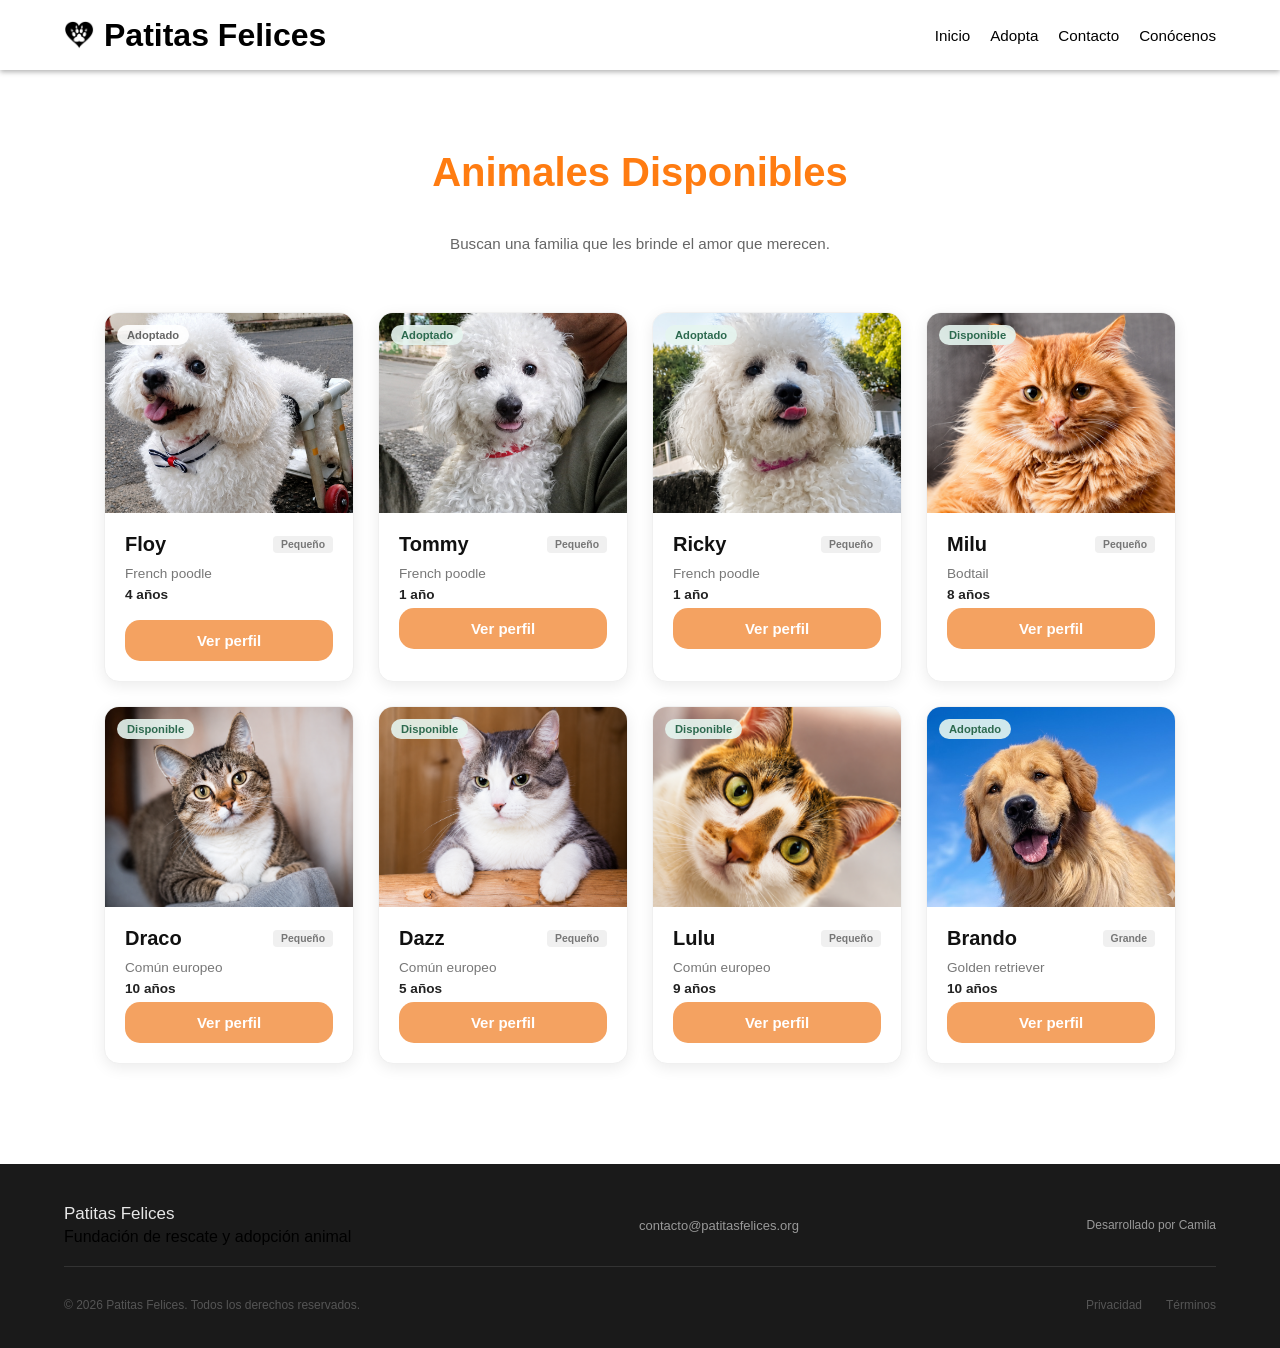
==== adoptar.html @ 2e6984a2 "." ====
<!DOCTYPE html>
<html lang="es">

<head>
    <meta charset="UTF-8">
    <meta name="viewport" content="width=device-width, initial-scale=1.0">
    <title>Document</title>
    <link rel="stylesheet" href="styles.css">
</head>

<body>
    <header class="header">
        <div class="titulo">
            <img class="logo" src="images/logo.png" alt="Logo de la fundación" />
            <h1>Patitas Felices</h1>
        </div>
        <nav class="navegador">
            <a href="/index.html">Inicio</a>
            <a href="/adoptar.html">Adopta</a>
            <a href="/contacto.html">Contacto</a>
            <a href="/conocenos.html">Conócenos</a>
        </nav>
    </header>
    <div class="fondo-header"></div>

    <section class="seccion-adopta">
    <div class="encabezado-adopta">
        <h2>Animales Disponibles</h2>
        <p>Buscan una familia que les brinde el amor que merecen.</p>
    </div>

    <div class="grid-animales">
        <div class="tarjetas-animales">
            <div class="imagen-contenedor">
                <span class="badge-estado">Adoptado</span>
                <img src="/images/perro1F.png" alt="perro con silla de rueda canina">
            </div>
            <div class="contenido-tarjeta">
                <div class="encabezado-tarjeta">
                    <h3>Floy</h3>
                    <span class="badge-tamano">Pequeño</span>
                </div>
                <p class="raza">French poodle</p>
                <p class="edad">4 años</p>
                <a href="perfil-perro"><button class="btn-perfil">Ver perfil</button></a>
            </div>
        </div>

        <div class="tarjetas-animales">
            <div class="imagen-contenedor">
                <span class="badge-estado adoptado">Adoptado</span>
                <img src="/images/perro2T.png" alt="tommy">
            </div>
            <div class="contenido-tarjeta">
                <div class="encabezado-tarjeta">
                    <h3>Tommy</h3>
                    <span class="badge-tamano">Pequeño</span>
                </div>
                <p class="raza">French poodle</p>
                <p class="edad">1 año</p>
               <button class="btn-perfil">Ver perfil</button>
            </div>
        </div>


         <div class="tarjetas-animales">
            <div class="imagen-contenedor">
                <span class="badge-estado adoptado">Adoptado</span>
                <img src="/images/perro3R.png" alt="Ricky">
            </div>
            <div class="contenido-tarjeta">
                <div class="encabezado-tarjeta">
                    <h3>Ricky</h3>
                    <span class="badge-tamano">Pequeño</span>
                </div>
                <p class="raza">French poodle</p>
                <p class="edad">1 año</p>
               <button class="btn-perfil">Ver perfil</button>
            </div>
        </div>

         <div class="tarjetas-animales">
            <div class="imagen-contenedor">
                <span class="badge-estado adoptado">Disponible</span>
                <img src="/images/gatooo1.png" alt="gato">
            </div>
            <div class="contenido-tarjeta">
                <div class="encabezado-tarjeta">
                    <h3>Milu</h3>
                    <span class="badge-tamano">Pequeño</span>
                </div>
                <p class="raza">Bodtail</p>
                <p class="edad">8 años</p>
               <button class="btn-perfil">Ver perfil</button>
            </div>
        </div>


         <div class="tarjetas-animales">
            <div class="imagen-contenedor">
                <span class="badge-estado adoptado">Disponible</span>
                <img src="/images/gatoo2.png" alt="gato">
            </div>
            <div class="contenido-tarjeta">
                <div class="encabezado-tarjeta">
                    <h3>Draco</h3>
                    <span class="badge-tamano">Pequeño</span>
                </div>
                <p class="raza">Común europeo</p>
                <p class="edad">10 años</p>
               <button class="btn-perfil">Ver perfil</button>
            </div>
        </div>

         <div class="tarjetas-animales">
            <div class="imagen-contenedor">
                <span class="badge-estado adoptado">Disponible</span>
                <img src="/images/gatoo3.png" alt="gato">
            </div>
            <div class="contenido-tarjeta">
                <div class="encabezado-tarjeta">
                    <h3>Dazz</h3>
                    <span class="badge-tamano">Pequeño</span>
                </div>
                <p class="raza">Común europeo</p>
                <p class="edad">5 años</p>
               <button class="btn-perfil">Ver perfil</button>
            </div>
        </div>
       

        
         <div class="tarjetas-animales">
            <div class="imagen-contenedor">
                <span class="badge-estado adoptado">Disponible</span>
                <img src="/images/gatoo4.png" alt="gato">
            </div>
            <div class="contenido-tarjeta">
                <div class="encabezado-tarjeta">
                    <h3>Lulu</h3>
                    <span class="badge-tamano">Pequeño</span>
                </div>
                <p class="raza">Común europeo</p>
                <p class="edad">9 años</p>
               <button class="btn-perfil">Ver perfil</button>
            </div>
        </div>

         
         <div class="tarjetas-animales">
            <div class="imagen-contenedor">
                <span class="badge-estado adoptado">Adoptado</span>
                <img src="/images/perroo5.jpeg" alt="perro">
            </div>
            <div class="contenido-tarjeta">
                <div class="encabezado-tarjeta">
                    <h3>Brando</h3>
                    <span class="badge-tamano">Grande</span>
                </div>
                <p class="raza">Golden retriever</p>
                <p class="edad">10 años</p>
               <button class="btn-perfil">Ver perfil</button>
            </div>
        </div>


        </div>
</section>






        <footer class="footer">
            <div class="footer-general">
                <div class="footer-nombre">
                    <span class="nombre">Patitas Felices</span>
                    <span class="eslogan">Fundación de rescate y adopción animal</span>
                </div>

                <a href="contacto@patitasfelices.org" class="pie-correo">
                    contacto@patitasfelices.org
                </a>

                <p class="desarrollado-por">Desarrollado por Camila</p>
            </div>

            <div class="copyrigh">
                <hr />
                <span class="derechos">© 2026 Patitas Felices. Todos los derechos reservados.</span>
                <div class="enlaces">
                    <a href="#">Privacidad</a>
                    <a href="#">Términos</a>
                </div>
            </div>
        </footer>
</body>

</html>
---- styles.css ----
/* ==========================================================================
   1. RESET, VARIABLES & ESTILOS GENERALES
   ========================================================================== */
* {
    box-sizing: border-box;
    margin: 0;
    padding: 0;
}

body {
    font-family: Verdana, Geneva, Tahoma, sans-serif;
    overflow-x: hidden; /* Evita desbordes horizontales en celulares */
}

p {
    color: white;
}

/* ==========================================================================
   2. ESTRUCTURAS DE TEXTO Y TÍTULOS (Unificados)
   ========================================================================== */
.h1-2, 
.encabezado-adopta h2 {
    text-align: center;
    color: #ff7c11; /* Color naranja idéntico para destacar */
    margin-top: 20px;
    font-size: clamp(1.8rem, 5vw, 2.5rem); /* Texto fluido según la pantalla */
    font-weight: 700;
}

.titulo-conocenos, 
.titulo-carrusel, 
.titulo-adopta {
    color: #fa7d17;
    text-align: center;
    border: 2px solid black;
    border-radius: 20px;
    width: 90%;
    max-width: 450px;
    margin: 30px auto 0 auto;
    padding: 8px 0;
}

.titulo-carrusel {
    font-size: 30px;
}

.titulo-conocenos {
    margin-top: 30px;
}

.h3 {
    margin: 20px auto;
    width: 150px;
    border: 2px solid black;
    border-radius: 20px;
    text-align: center;
    padding: 5px 0;
}

.subtitulo-carrusel {
    text-align: center;
    margin-top: 20px;
    padding: 0 5%;
}

.parrafo, 
.encabezado-adopta p {
    color: #666666;
    text-align: center;
    padding: 20px;
    width: 100%;
    max-width: 600px;
    margin: 20px auto;
    font-size: 0.95rem;
}

.parrafo {
    color: black;
    background-color: #ffffff;
}

/* ==========================================================================
   3. COMPONENTES DE BOTONES (Unificados)
   ========================================================================== */
button, 
.btn-perfil {
    width: 100%;
    max-width: 200px;
    font-size: 15px;
    border-radius: 15px;
    border: none;
    background-color: #f4a261;
    color: white;
    font-weight: 700;
    padding: 12px 20px;
    cursor: pointer;
    transition: all 0.3s ease-in-out;
    text-align: center;
    display: inline-block;
}

button {
    margin-top: 20px;
}

.btn-perfil {
    max-width: 100%; /* El botón de la tarjeta ocupa el 100% de su contenedor */
    margin: 0 !important; 
}

button:hover, 
.btn-perfil:hover {
    box-shadow: 0 5px 15px rgba(0,0,0,0.3) !important;
    transform: scale(0.95) !important;
    background-color: #f59547 !important;
}

/* ==========================================================================
   4. HEADER & NAVEGACIÓN
   ========================================================================== */
header {
    background-color: rgb(255, 255, 255); 
    position: fixed;
    top: 0;
    left: 0;
    width: 100%;
    height: 70px;
    box-shadow: 0 2px 5px rgba(0, 0, 0, 0.3);
    display: flex;
    align-items: center;
    justify-content: space-between;
    z-index: 1000;
    padding: 0 5%;
}

.fondo-header {
    width: 100%;
    height: 70px;
    background-color: white;
}

.titulo {
    display: flex;
    align-items: center;
    gap: 10px;
}

.logo {
    width: 30px;
    height: 30px;
}

.navegador {
    display: flex;
    gap: 20px;
}

.navegador a {
    text-decoration: none;
    color: black;
    font-size: 0.95rem;
    transition: color 0.3s;
}

.navegador a:hover {
    color: #f4a261;
}

/* ==========================================================================
   5. HERO / MAIN (Carrusel principal)
   ========================================================================== */
main {
    animation: carrusel 10s linear infinite alternate;
    background-repeat: no-repeat;
    background-position: center;
    background-size: cover;
    width: 100%;
    min-height: 800px;
    display: flex;
    flex-direction: column;
    justify-content: center;
    align-items: flex-start;
    padding: 20px 5%;
}

@keyframes carrusel {
    0% { background-image: url("/images/imagen1.jpg"); }
    50% { background-image: url("/images/imagen2.jpg"); }
    100% { background-image: url("/images/imagen3.jpg"); }
}

.slogan {
    color: #F4A261;
    border: 3px solid rgb(255, 255, 255);
    width: 100%;
    max-width: 570px;
    border-radius: 20px;
    background-color: aliceblue;
    margin-top: 30px;
    padding: 15px;
}

.carousel {
    position: relative;
    width: 100%;
    max-width: 600px;
    height: 60px;
    overflow: hidden;
    margin-top: 40px;
    border-radius: 10px;
    background-color: aliceblue;
    display: flex;
    align-items: center;
}
  
.carousel span {
    position: absolute;
    width: 100%;
    opacity: 0;
    animation: changeText 9s infinite;
    font-size: clamp(1.5rem, 4vw, 2.3rem);
    font-weight: bold;
    padding-left: 20px;
}
  
.carousel span:nth-child(1) { animation-delay: 0s; }
.carousel span:nth-child(2) { animation-delay: 3s; }
.carousel span:nth-child(3) { animation-delay: 6s; }
  
@keyframes changeText {
    0% { opacity: 0; transform: translateX(20px); }
    10% { opacity: 1; transform: translateX(0); }
    30% { opacity: 1; }
    40% { opacity: 0; transform: translateX(-20px); }
    100% { opacity: 0; }
}

/* ==========================================================================
   6. CONTENEDORES, GRIDS Y TARJETAS (Estructuras Flex y Grid)
   ========================================================================== */
.seccion1, 
.seccion-adopta {
    padding: 60px 5%;
    max-width: 1200px;
    margin: 0 auto;
}

/* Grids Dinámicos (Rescates y Adopciones) */
.carrusel-rescates, 
.grid-animales {
    display: grid;
    gap: 24px;
    margin: 40px auto;
}

.carrusel-rescates {
    grid-template-columns: repeat(auto-fit, minmax(280px, 1fr));
    max-width: 1100px;
}

.grid-animales {
    grid-template-columns: repeat(auto-fit, minmax(250px, 1fr));
}

/* Flex Containers (Tarjetas informativas, Misión y Visión) */
.cont-tarjetas, 
.vision-mision {
    display: flex;
    justify-content: center;
    flex-wrap: wrap;
    gap: 30px;
}

.vision-mision {
    background-image: url(images/fondo-patas.png);
    background-size: cover;
    padding: 40px 5%;
}

/* Estilos individuales de Tarjetas */
.tarjeta, 
.tarjetas-animales, 
.vision, 
.mision {
    background: #ffffff;
    border-radius: 15px;
    box-shadow: 0 4px 15px rgba(0,0,0,0.08);
    display: flex;
    flex-direction: column;
    transition: transform 0.3s ease, box-shadow 0.3s ease;
}

.tarjeta {
    width: 100%;
    max-width: 280px;
    min-height: 220px;
    padding: 25px 20px;
    justify-content: center;
    align-items: center;
    gap: 10px;
}

.tarjetas-animales {
    overflow: hidden;
    border: 1px solid #f0f0f0;
}

.vision, 
.mision {
    width: 100%;
    max-width: 450px;
    min-height: 300px;
    padding: 30px 20px;
    border: 2px solid rgb(248, 203, 119);
    background-color: #fdf5d8;
    justify-content: center;
    align-items: center;
    gap: 10px;
}

/* Hovers de tarjetas */
.tarjetas-animales:hover, 
.tarjeta:hover {
    transform: translateY(-5px);
    box-shadow: 0 6px 25px rgba(0, 0, 0, 0.12);
}

.vision:hover, 
.mision:hover {
    box-shadow: 0 4px 15px rgb(238, 141, 14);
}

/* Elementos internos de las tarjetas */
.tarjeta p, 
.vision p, 
.mision p {
    color: black;
    width: 100%;
    text-align: center;
}

.vision p, 
.mision p {
    max-width: 350px;
    margin: 10px auto 0 auto;
}

.tarjeta img { width: 60px; height: auto; }
.corazon, .lupa { width: 50px; height: auto; }

.carrusel-rescates img {
    width: 100%; 
    height: 220px;
    object-fit: cover;
    border-radius: 10px;
    transition: transform 0.3s ease-in-out;
}

.carrusel-rescates img:hover {
    transform: scale(1.04); 
    cursor: pointer;
}

/* Detalles de Tarjetas de Animales */
.imagen-contenedor {
    position: relative;
    width: 100%;
    height: 200px; 
    background-color: #f7f7f7;
}

.imagen-contenedor img {
    width: 100%;
    height: 100%;
    object-fit: cover;
}

.badge-estado {
    position: absolute;
    top: 12px;
    left: 12px;
    font-size: 0.7rem;
    font-weight: 600;
    padding: 4px 10px;
    border-radius: 20px;
    background: rgba(255, 255, 255, 0.9);
    color: #666666;
    z-index: 10;
}

.badge-estado.adoptado {
    background: rgba(230, 245, 240, 0.9);
    color: #2d6a4f;
}

.contenido-tarjeta {
    padding: 20px;
    display: flex;
    flex-direction: column;
    gap: 6px;
}

.encabezado-tarjeta {
    display: flex;
    justify-content: space-between;
    align-items: center;
    margin-bottom: 4px;
}

.encabezado-tarjeta h3 {
    font-size: 1.25rem;
    color: #111111;
    font-weight: 700;
}

.badge-tamano {
    font-size: 0.65rem;
    background-color: #f0f0f0;
    color: #777777;
    padding: 3px 8px;
    border-radius: 4px;
    font-weight: 600;
}

.contenido-tarjeta .raza { color: #777777; font-size: 0.85rem; }
.contenido-tarjeta .edad { color: #222222; font-size: 0.85rem; font-weight: 600; }

.contenido-tarjeta a {
    text-decoration: none;
    width: 100%;
    display: block;
    margin-top: 12px;
}

/* ==========================================================================
   7. SECCIÓN CONTACTO
   ========================================================================== */
.seccion-contacto {
    display: flex;
    justify-content: space-between;
    align-items: flex-start;
    gap: 40px;
    padding: 60px 5%;
    background: #fdfbf7;
    flex-wrap: wrap;
}

.informacion-contacto {
    flex: 1;
    min-width: 280px;
}

.informacion-contacto h2 {
    font-size: clamp(1.8rem, 4vw, 2.5rem);
    margin-bottom: 20px;
    color: #2f4f4f;
}

.informacion-contacto p {
    color: #666;
    line-height: 1.7;
    margin-bottom: 35px;
}

.dato-contacto {
    margin-bottom: 25px;
}

.texto-dato {
    display: flex;
    flex-direction: column;
    gap: 4px;
}

.etiqueta-dato {
    font-size: .8rem;
    font-weight: 700;
    letter-spacing: 1px;
    color: #ff8c42;
}

.valor-dato {
    font-size: 1rem;
    color: #333;
}

.redes-sociales {
    display: flex;
    gap: 15px;
    margin-top: 30px;
}

.enlace-red {
    width: 45px;
    height: 45px;
    border-radius: 50%;
    background: #ff8c42;
    color: white;
    text-decoration: none;
    display: flex;
    justify-content: center;
    align-items: center;
    font-weight: bold;
    transition: .3s;
}

.enlace-red:hover {
    transform: translateY(-3px);
    background: #e97528;
}

.formulario-contacto {
    flex: 1;
    min-width: 280px;
}

.tarjeta-formulario {
    background: white;
    padding: 30px 20px;
    border-radius: 20px;
    box-shadow: 0 10px 30px rgba(0,0,0,.08);
    width: 100%;
}

.fila-formulario {
    display: flex;
    gap: 20px;
    width: 100%;
}

.grupo-formulario {
    display: flex;
    flex-direction: column;
    width: 100%;
    margin-bottom: 20px;
}

.grupo-formulario label {
    margin-bottom: 8px;
    font-weight: 600;
    color: #444;
}

.grupo-formulario input,
.grupo-formulario select,
.grupo-formulario textarea {
    padding: 14px;
    border: 1px solid #ddd;
    border-radius: 10px;
    font-size: .95rem;
    outline: none;
    transition: .3s;
    width: 100%;
}

.grupo-formulario input:focus,
.grupo-formulario select:focus,
.grupo-formulario textarea:focus {
    border-color: #ff8c42;
}

.grupo-formulario textarea {
    min-height: 140px;
    resize: vertical;
}

.boton-enviar {
    width: 100%;
    padding: 15px;
    border: none;
    border-radius: 10px;
    background: #ff8c42;
    color: white;
    font-size: 1rem;
    font-weight: 600;
    cursor: pointer;
    transition: .3s;
}

.boton-enviar:hover {
    background: #e97528;
}

.nota-campos {
    margin-top: 15px;
    font-size: .85rem;
    color: #888;
    text-align: center;
}

/* ==========================================================================
   8. FOOTER
   ========================================================================== */
.footer {
    background-color: #1a1a1a;
    padding: 40px 5% 20px 5%;
    font-family: sans-serif;
    height: auto;
}

.footer-general {
    display: flex;
    justify-content: space-between;
    align-items: center;
    flex-wrap: wrap;
    gap: 20px;
    padding-bottom: 20px;
}

.footer-nombre {
    display: flex;
    flex-direction: column;
    gap: 4px;
}

.nombre {
    font-size: 17px;
    font-weight: 500;
    color: #e8e8e8;
}

.pie-correo {
    font-size: 13px;
    color: #999999;
    text-decoration: none;
    transition: color 0.2s;
}

.pie-correo:hover {
    color: #e8e8e8;
}

.desarrollado-por {
    font-size: 12px;
    color: #999999;
}

hr {
    border: none;
    border-top: 1px solid #333333;
    margin: 0 0 16px 0;
    width: 100%;
}

.copyrigh {
    display: flex;
    justify-content: space-between;
    align-items: center;
    flex-wrap: wrap;
    gap: 15px;
    padding-bottom: 16px;
}

.derechos {
    font-size: 12px;
    color: #555555;
}

.enlaces {
    display: flex;
    gap: 24px;
}

.enlaces a {
    font-size: 12px;
    color: #555555;
    text-decoration: none;
    transition: color 0.2s;
}

.enlaces a:hover {
    color: #aaaaaa;
}

/* ==========================================================================
   9. MEDIA QUERIES (Puntos de quiebre para Responsive)
   ========================================================================== */
@media (max-width: 768px) {
    header {
        flex-direction: column;
        height: auto;
        padding: 15px;
        gap: 10px;
        position: relative;
    }

    .fondo-header {
        display: none;
    }

    main {
        align-items: center;
        text-align: center;
        min-height: 600px;
    }

    .carousel span {
        padding-left: 0;
    }

    .fila-formulario {
        flex-direction: column;
        gap: 0;
    }

    .footer-general, .copyrigh {
        flex-direction: column;
        text-align: center;
    }
}

@media (max-width: 480px) {
    .navegador {
        flex-wrap: wrap;
        justify-content: center;
        gap: 12px;
    }
}
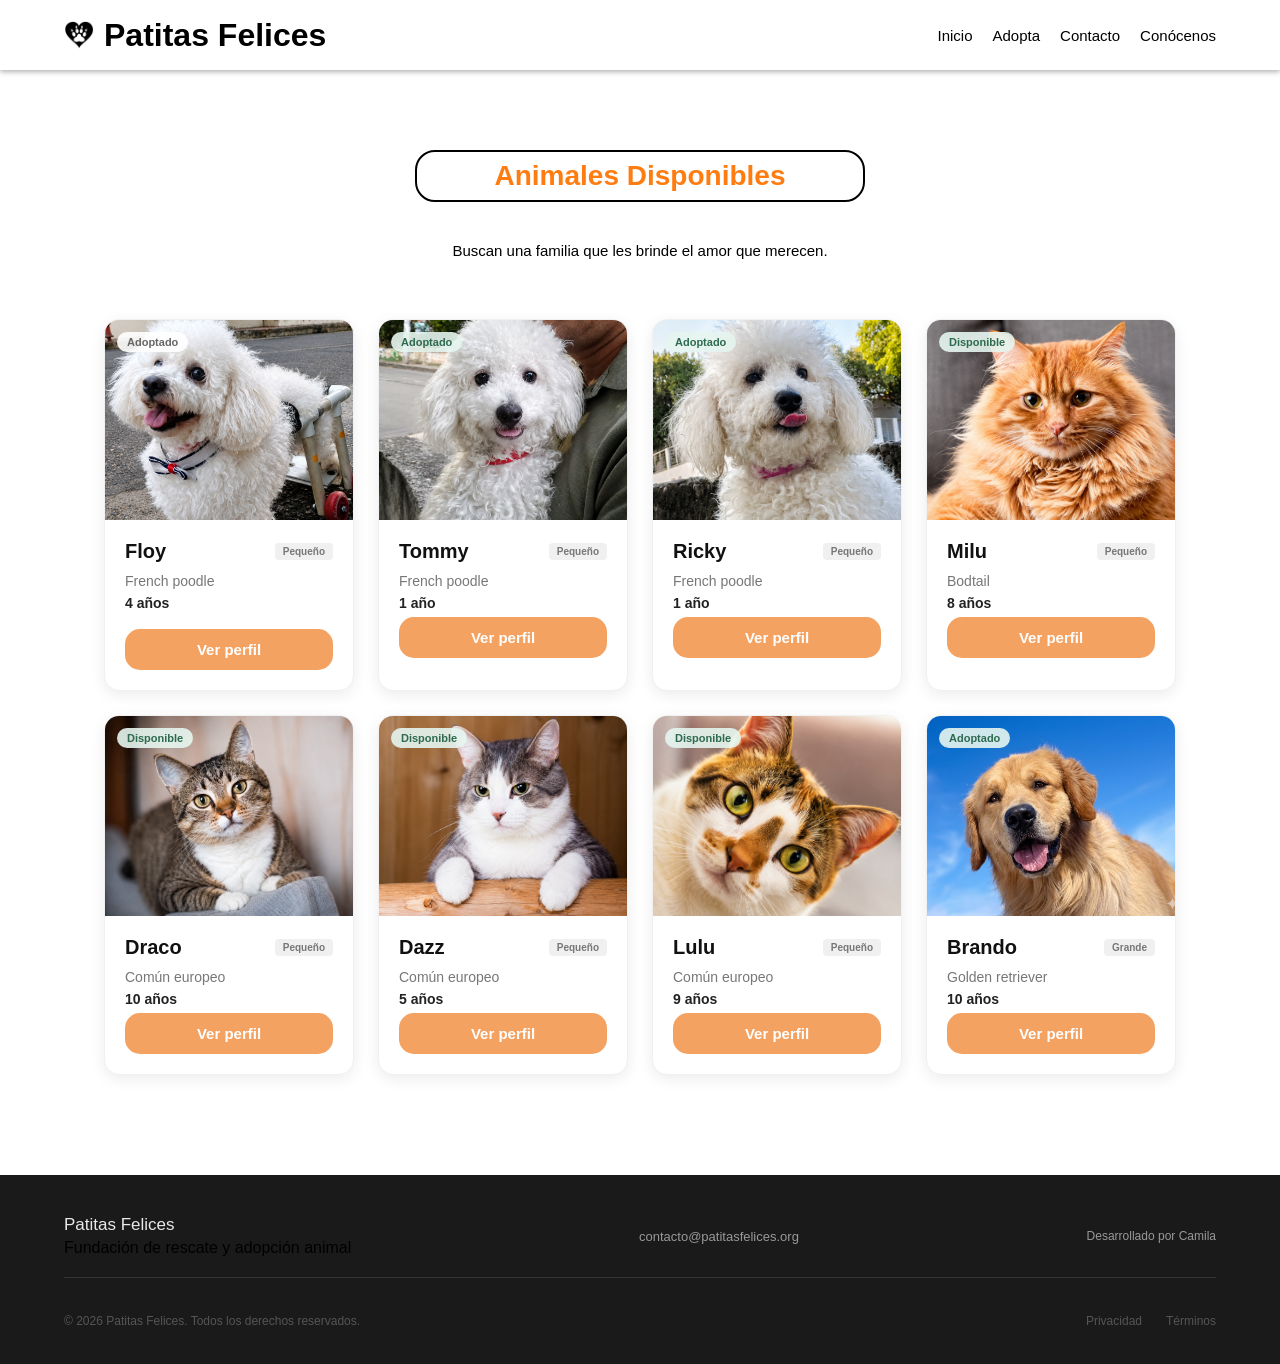
==== commit 69826624: "_" ====
--- a/adoptar.html
+++ b/adoptar.html
@@ -25,8 +25,8 @@
 
     <section class="seccion-adopta">
     <div class="encabezado-adopta">
-        <h2>Animales Disponibles</h2>
-        <p>Buscan una familia que les brinde el amor que merecen.</p>
+        <h2 class="titulo-adopta">Animales Disponibles</h2>
+        <p class="texto-adopta">Buscan una familia que les brinde el amor que merecen.</p>
     </div>
 
     <div class="grid-animales">
@@ -42,7 +42,7 @@
                 </div>
                 <p class="raza">French poodle</p>
                 <p class="edad">4 años</p>
-                <a href="perfil-perro"><button class="btn-perfil">Ver perfil</button></a>
+                <a href="perfil-perro.html"><button class="btn-perfil">Ver perfil</button></a>
             </div>
         </div>
 
--- a/styles.css
+++ b/styles.css
@@ -1,30 +1,24 @@
-/* ==========================================================================
-   1. RESET, VARIABLES & ESTILOS GENERALES
-   ========================================================================== */
 * {
     box-sizing: border-box;
     margin: 0;
     padding: 0;
+    font-family: Verdana, Geneva, Tahoma, sans-serif;
 }
 
 body {
-    font-family: Verdana, Geneva, Tahoma, sans-serif;
-    overflow-x: hidden; /* Evita desbordes horizontales en celulares */
+    overflow-x: hidden;
 }
 
 p {
     color: white;
 }
 
-/* ==========================================================================
-   2. ESTRUCTURAS DE TEXTO Y TÍTULOS (Unificados)
-   ========================================================================== */
 .h1-2, 
 .encabezado-adopta h2 {
     text-align: center;
-    color: #ff7c11; /* Color naranja idéntico para destacar */
+    color: #ff7c11; 
     margin-top: 20px;
-    font-size: clamp(1.8rem, 5vw, 2.5rem); /* Texto fluido según la pantalla */
+    font-size: clamp(28px, 5%, 40px); 
     font-weight: 700;
 }
 
@@ -64,25 +58,21 @@
     padding: 0 5%;
 }
 
-.parrafo, 
+.parrafo, .texto-adopta, 
 .encabezado-adopta p {
-    color: #666666;
+    color: #000000;
     text-align: center;
     padding: 20px;
     width: 100%;
     max-width: 600px;
     margin: 20px auto;
-    font-size: 0.95rem;
+    font-size: 15px; 
 }
 
 .parrafo {
-    color: black;
     background-color: #ffffff;
 }
 
-/* ==========================================================================
-   3. COMPONENTES DE BOTONES (Unificados)
-   ========================================================================== */
 button, 
 .btn-perfil {
     width: 100%;
@@ -105,20 +95,17 @@
 }
 
 .btn-perfil {
-    max-width: 100%; /* El botón de la tarjeta ocupa el 100% de su contenedor */
+    max-width: 100%; 
     margin: 0 !important; 
 }
 
 button:hover, 
 .btn-perfil:hover {
-    box-shadow: 0 5px 15px rgba(0,0,0,0.3) !important;
-    transform: scale(0.95) !important;
-    background-color: #f59547 !important;
-}
-
-/* ==========================================================================
-   4. HEADER & NAVEGACIÓN
-   ========================================================================== */
+    box-shadow: 0 5px 15px rgba(0,0,0,0.3);
+    transform: scale(0.95);
+    background-color: #f59547;
+}
+
 header {
     background-color: rgb(255, 255, 255); 
     position: fixed;
@@ -159,7 +146,7 @@
 .navegador a {
     text-decoration: none;
     color: black;
-    font-size: 0.95rem;
+    font-size: 15px; 
     transition: color 0.3s;
 }
 
@@ -167,9 +154,6 @@
     color: #f4a261;
 }
 
-/* ==========================================================================
-   5. HERO / MAIN (Carrusel principal)
-   ========================================================================== */
 main {
     animation: carrusel 10s linear infinite alternate;
     background-repeat: no-repeat;
@@ -219,7 +203,7 @@
     width: 100%;
     opacity: 0;
     animation: changeText 9s infinite;
-    font-size: clamp(1.5rem, 4vw, 2.3rem);
+    font-size: clamp(24px, 6%, 36px); 
     font-weight: bold;
     padding-left: 20px;
 }
@@ -236,9 +220,6 @@
     100% { opacity: 0; }
 }
 
-/* ==========================================================================
-   6. CONTENEDORES, GRIDS Y TARJETAS (Estructuras Flex y Grid)
-   ========================================================================== */
 .seccion1, 
 .seccion-adopta {
     padding: 60px 5%;
@@ -246,7 +227,6 @@
     margin: 0 auto;
 }
 
-/* Grids Dinámicos (Rescates y Adopciones) */
 .carrusel-rescates, 
 .grid-animales {
     display: grid;
@@ -263,7 +243,6 @@
     grid-template-columns: repeat(auto-fit, minmax(250px, 1fr));
 }
 
-/* Flex Containers (Tarjetas informativas, Misión y Visión) */
 .cont-tarjetas, 
 .vision-mision {
     display: flex;
@@ -278,7 +257,6 @@
     padding: 40px 5%;
 }
 
-/* Estilos individuales de Tarjetas */
 .tarjeta, 
 .tarjetas-animales, 
 .vision, 
@@ -319,7 +297,6 @@
     gap: 10px;
 }
 
-/* Hovers de tarjetas */
 .tarjetas-animales:hover, 
 .tarjeta:hover {
     transform: translateY(-5px);
@@ -331,7 +308,6 @@
     box-shadow: 0 4px 15px rgb(238, 141, 14);
 }
 
-/* Elementos internos de las tarjetas */
 .tarjeta p, 
 .vision p, 
 .mision p {
@@ -362,7 +338,6 @@
     cursor: pointer;
 }
 
-/* Detalles de Tarjetas de Animales */
 .imagen-contenedor {
     position: relative;
     width: 100%;
@@ -380,7 +355,7 @@
     position: absolute;
     top: 12px;
     left: 12px;
-    font-size: 0.7rem;
+    font-size: 11px; 
     font-weight: 600;
     padding: 4px 10px;
     border-radius: 20px;
@@ -409,13 +384,13 @@
 }
 
 .encabezado-tarjeta h3 {
-    font-size: 1.25rem;
+    font-size: 20px; 
     color: #111111;
     font-weight: 700;
 }
 
 .badge-tamano {
-    font-size: 0.65rem;
+    font-size: 10px; 
     background-color: #f0f0f0;
     color: #777777;
     padding: 3px 8px;
@@ -423,8 +398,8 @@
     font-weight: 600;
 }
 
-.contenido-tarjeta .raza { color: #777777; font-size: 0.85rem; }
-.contenido-tarjeta .edad { color: #222222; font-size: 0.85rem; font-weight: 600; }
+.contenido-tarjeta .raza { color: #777777; font-size: 14px; }
+.contenido-tarjeta .edad { color: #222222; font-size: 14px; font-weight: 600; }
 
 .contenido-tarjeta a {
     text-decoration: none;
@@ -433,9 +408,6 @@
     margin-top: 12px;
 }
 
-/* ==========================================================================
-   7. SECCIÓN CONTACTO
-   ========================================================================== */
 .seccion-contacto {
     display: flex;
     justify-content: space-between;
@@ -452,14 +424,14 @@
 }
 
 .informacion-contacto h2 {
-    font-size: clamp(1.8rem, 4vw, 2.5rem);
+    font-size: clamp(28px, 5%, 40px); 
     margin-bottom: 20px;
     color: #2f4f4f;
 }
 
 .informacion-contacto p {
     color: #666;
-    line-height: 1.7;
+    line-height: 27px; 
     margin-bottom: 35px;
 }
 
@@ -474,14 +446,14 @@
 }
 
 .etiqueta-dato {
-    font-size: .8rem;
+    font-size: 13px; 
     font-weight: 700;
     letter-spacing: 1px;
     color: #ff8c42;
 }
 
 .valor-dato {
-    font-size: 1rem;
+    font-size: 16px; 
     color: #333;
 }
 
@@ -548,7 +520,7 @@
     padding: 14px;
     border: 1px solid #ddd;
     border-radius: 10px;
-    font-size: .95rem;
+    font-size: 15px; 
     outline: none;
     transition: .3s;
     width: 100%;
@@ -572,7 +544,7 @@
     border-radius: 10px;
     background: #ff8c42;
     color: white;
-    font-size: 1rem;
+    font-size: 16px; 
     font-weight: 600;
     cursor: pointer;
     transition: .3s;
@@ -584,14 +556,11 @@
 
 .nota-campos {
     margin-top: 15px;
-    font-size: .85rem;
+    font-size: 14px; 
     color: #888;
     text-align: center;
 }
 
-/* ==========================================================================
-   8. FOOTER
-   ========================================================================== */
 .footer {
     background-color: #1a1a1a;
     padding: 40px 5% 20px 5%;
@@ -599,12 +568,15 @@
     height: auto;
 }
 
-.footer-general {
+.footer-general, .copyrigh {
     display: flex;
     justify-content: space-between;
     align-items: center;
     flex-wrap: wrap;
     gap: 20px;
+}
+
+.footer-general {
     padding-bottom: 20px;
 }
 
@@ -631,8 +603,11 @@
     color: #e8e8e8;
 }
 
-.desarrollado-por {
+.desarrollado-por, .derechos, .enlaces a {
     font-size: 12px;
+}
+
+.desarrollado-por, .pie-correo, .derechos, .enlaces a {
     color: #999999;
 }
 
@@ -644,16 +619,10 @@
 }
 
 .copyrigh {
-    display: flex;
-    justify-content: space-between;
-    align-items: center;
-    flex-wrap: wrap;
-    gap: 15px;
     padding-bottom: 16px;
 }
 
-.derechos {
-    font-size: 12px;
+.derechos, .enlaces a {
     color: #555555;
 }
 
@@ -663,8 +632,6 @@
 }
 
 .enlaces a {
-    font-size: 12px;
-    color: #555555;
     text-decoration: none;
     transition: color 0.2s;
 }
@@ -673,9 +640,144 @@
     color: #aaaaaa;
 }
 
-/* ==========================================================================
-   9. MEDIA QUERIES (Puntos de quiebre para Responsive)
-   ========================================================================== */
+.perfil-animal {
+    max-width: 1200px;
+    margin: 50px auto;
+    background: #fff;
+    border-radius: 25px;
+    overflow: hidden;
+    box-shadow: 0 10px 30px rgba(0,0,0,.08);
+    display: flex;
+}
+
+.imagen-animal, .info-animal {
+    width: 50%;
+}
+
+.imagen-animal {
+    position: relative;
+}
+
+.imagen-animal img {
+    width: 100%;
+    height: 100%;
+    object-fit: cover;
+    display: block;
+}
+
+.etiqueta {
+    position: absolute;
+    top: 20px;
+    left: 20px;
+    background: #111;
+    color: white;
+    padding: 8px 16px;
+    border-radius: 20px;
+    font-size: .8rem;
+    font-weight: 600;
+}
+
+.info-animal {
+    padding: 60px;
+    display: flex;
+    flex-direction: column;
+    justify-content: center;
+}
+
+.info-animal h2 {
+    font-size: 3rem;
+    margin-bottom: 10px;
+    color: #222;
+}
+
+.info-animal h3 {
+    font-size: 1.2rem;
+    margin-bottom: 25px;
+    color: #444;
+}
+
+.info-animal p {
+    line-height: 1.7;
+    color: #666;
+}
+
+.datos {
+    margin: 30px 0;
+    padding: 25px 0;
+    border-top: 1px solid #ddd;
+    border-bottom: 1px solid #ddd;
+    display: grid;
+    grid-template-columns: repeat(2, 1fr);
+    gap: 25px;
+}
+
+.datos span {
+    font-size: .75rem;
+    color: #999;
+    font-weight: 600;
+}
+
+.datos p {
+    margin-top: 5px;
+    font-weight: 600;
+    color: #222;
+}
+
+.botones {
+    display: flex;
+    gap: 15px;
+}
+
+.btn-principal,
+.btn-secundario {
+    text-decoration: none;
+    padding: 15px 25px;
+    border-radius: 30px;
+    transition: .3s;
+    text-align: center;
+}
+
+.btn-principal {
+    background: #111;
+    color: white;
+}
+
+.btn-principal:hover {
+    background: #ff914d;
+}
+
+.btn-secundario {
+    border: 1px solid #ddd;
+    color: #444;
+}
+
+.btn-secundario:hover {
+    background: #f5f5f5;
+}
+
+@media (max-width: 900px) {
+    .perfil-animal {
+        flex-direction: column;
+    }
+
+    .imagen-animal,
+    .info-animal {
+        width: 100%;
+    }
+
+    .info-animal {
+        padding: 30px;
+    }
+
+    .info-animal h2 {
+        font-size: 2rem;
+    }
+
+    .botones {
+        flex-direction: column;
+    }
+}
+
 @media (max-width: 768px) {
     header {
         flex-direction: column;
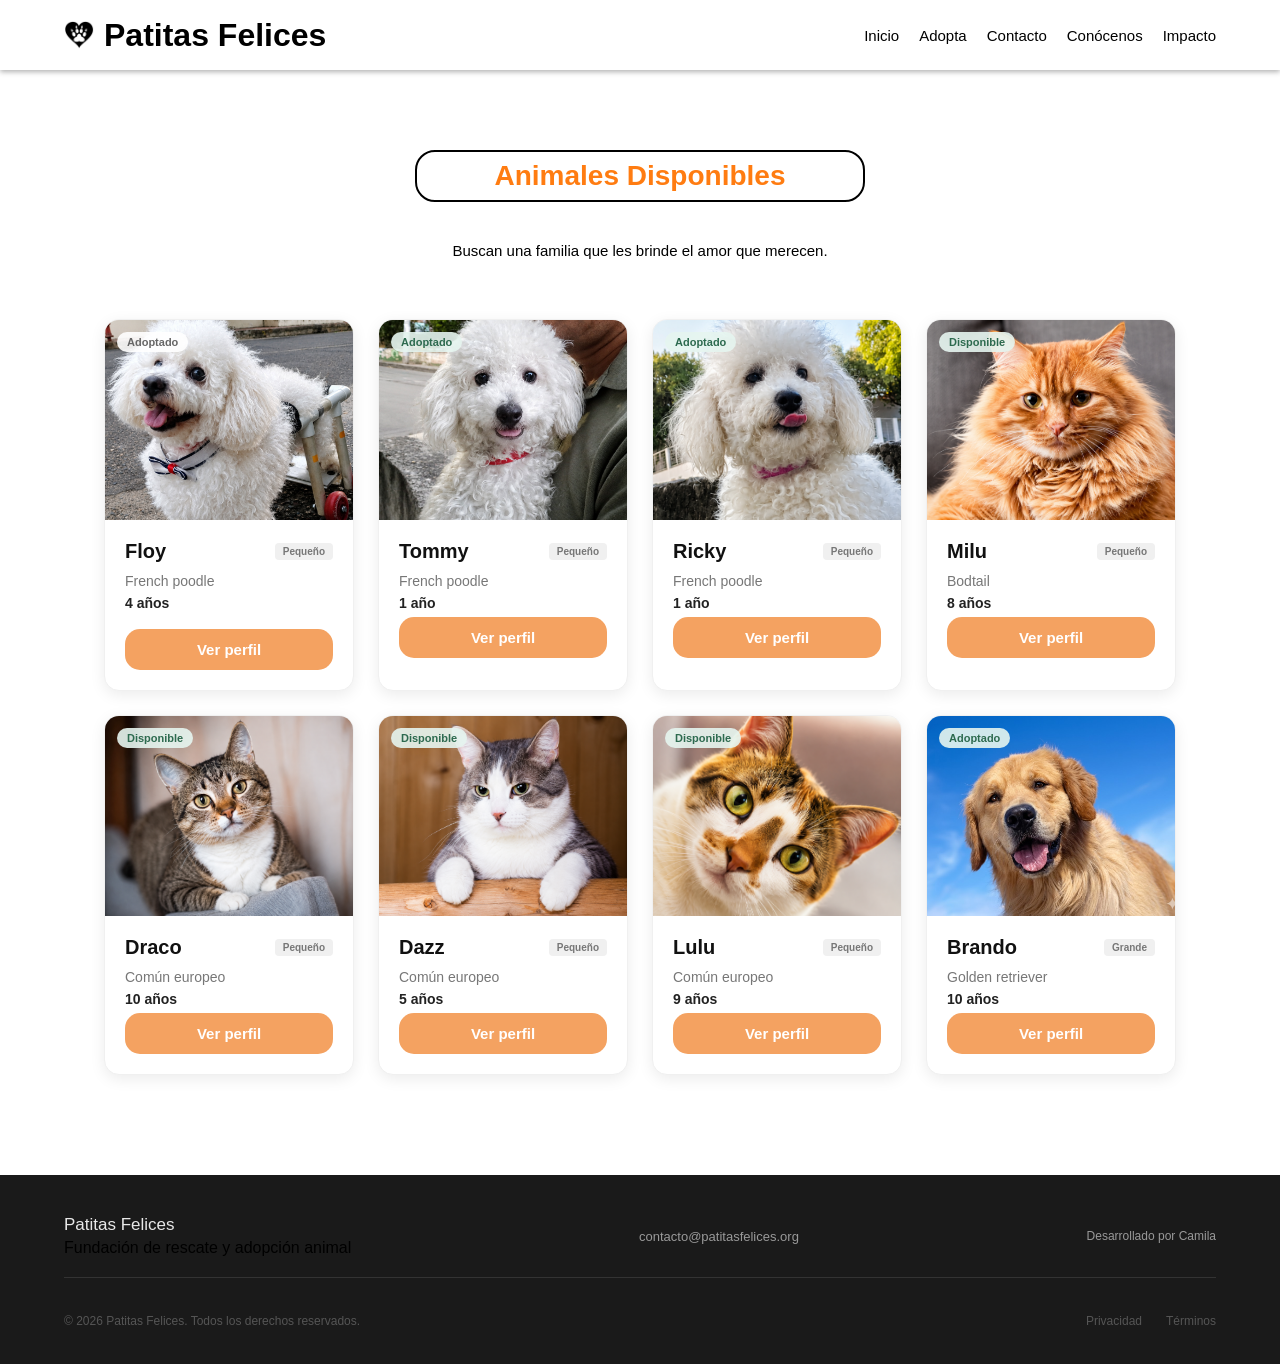
==== commit f0d5a6fb: "Impacto creada" ====
--- a/adoptar.html
+++ b/adoptar.html
@@ -4,8 +4,8 @@
 <head>
     <meta charset="UTF-8">
     <meta name="viewport" content="width=device-width, initial-scale=1.0">
-    <title>Document</title>
-    <link rel="stylesheet" href="styles.css">
+    <title>Adoptar</title>
+    <link rel="stylesheet" href="style/styles.css">
 </head>
 
 <body>
@@ -19,6 +19,7 @@
             <a href="/adoptar.html">Adopta</a>
             <a href="/contacto.html">Contacto</a>
             <a href="/conocenos.html">Conócenos</a>
+            <a href="/metricas.html">Impacto</a>
         </nav>
     </header>
     <div class="fondo-header"></div>
--- a/style/styles.css
+++ b/style/styles.css
@@ -0,0 +1,961 @@
+* {
+    box-sizing: border-box;
+    margin: 0;
+    padding: 0;
+    font-family: Verdana, Geneva, Tahoma, sans-serif;
+}
+
+body {
+    overflow-x: hidden;
+}
+
+p {
+    color: white;
+}
+
+.h1-2, 
+.encabezado-adopta h2 {
+    text-align: center;
+    color: #ff7c11; 
+    margin-top: 20px;
+    font-size: clamp(28px, 5%, 40px); 
+    font-weight: 700;
+}
+
+.titulo-conocenos, 
+.titulo-carrusel, 
+.titulo-adopta,
+.h3-metrica {
+    color: #fa7d17;
+    text-align: center;
+    border: 2px solid black;
+    border-radius: 20px;
+    width: 90%;
+    max-width: 450px;
+    margin: 0px auto 0 auto;
+    padding: 8px 0;
+}
+
+.titulo-carrusel {
+    font-size: 30px;
+}
+
+.titulo-conocenos {
+    margin-top: 30px;
+}
+
+.h3 {
+    margin: 20px auto;
+    width: 150px;
+    border: 2px solid black;
+    border-radius: 20px;
+    text-align: center;
+    padding: 5px 0;
+}
+
+.subtitulo-carrusel {
+    text-align: center;
+    margin-top: 20px;
+    padding: 0 5%;
+}
+
+.parrafo, .texto-adopta, 
+.encabezado-adopta p {
+    color: #000000;
+    text-align: center;
+    padding: 20px;
+    width: 100%;
+    max-width: 600px;
+    margin: 20px auto;
+    font-size: 15px; 
+}
+
+.parrafo {
+    background-color: #ffffff;
+}
+
+button, 
+.btn-perfil {
+    width: 100%;
+    max-width: 200px;
+    font-size: 15px;
+    border-radius: 15px;
+    border: none;
+    background-color: #f4a261;
+    color: white;
+    font-weight: 700;
+    padding: 12px 20px;
+    cursor: pointer;
+    transition: all 0.3s ease-in-out;
+    text-align: center;
+    display: inline-block;
+}
+
+button {
+    margin-top: 20px;
+}
+
+.btn-perfil {
+    max-width: 100%; 
+    margin: 0 !important; 
+}
+
+button:hover, 
+.btn-perfil:hover {
+    box-shadow: 0 5px 15px rgba(0,0,0,0.3);
+    transform: scale(0.95);
+    background-color: #f59547;
+}
+
+header {
+    background-color: rgb(255, 255, 255); 
+    position: fixed;
+    top: 0;
+    left: 0;
+    width: 100%;
+    height: 70px;
+    box-shadow: 0 2px 5px rgba(0, 0, 0, 0.3);
+    display: flex;
+    align-items: center;
+    justify-content: space-between;
+    z-index: 1000;
+    padding: 0 5%;
+}
+
+.fondo-header {
+    width: 100%;
+    height: 70px;
+    background-color: white;
+}
+
+.titulo {
+    display: flex;
+    align-items: center;
+    gap: 10px;
+}
+
+.logo {
+    width: 30px;
+    height: 30px;
+}
+
+.navegador {
+    display: flex;
+    gap: 20px;
+}
+
+.navegador a {
+    text-decoration: none;
+    color: black;
+    font-size: 15px; 
+    transition: color 0.3s;
+}
+
+.navegador a:hover {
+    color: #f4a261;
+}
+
+main {
+    animation: carrusel 10s linear infinite alternate;
+    background-repeat: no-repeat;
+    background-position: center;
+    background-size: cover;
+    width: 100%;
+    min-height: 800px;
+    display: flex;
+    flex-direction: column;
+    justify-content: center;
+    align-items: flex-start;
+    padding: 20px 5%;
+}
+
+@keyframes carrusel {
+    0% { background-image: url("/images/imagen1.jpg"); }
+    50% { background-image: url("/images/imagen2.jpg"); }
+    100% { background-image: url("/images/imagen3.jpg"); }
+}
+
+.slogan {
+    color: #F4A261;
+    border: 3px solid rgb(255, 255, 255);
+    width: 100%;
+    max-width: 570px;
+    border-radius: 20px;
+    background-color: aliceblue;
+    margin-top: 30px;
+    padding: 15px;
+}
+
+.carousel {
+    position: relative;
+    width: 100%;
+    max-width: 600px;
+    height: 60px;
+    overflow: hidden;
+    margin-top: 40px;
+    border-radius: 10px;
+    background-color: aliceblue;
+    display: flex;
+    align-items: center;
+}
+  
+.carousel span {
+    position: absolute;
+    width: 100%;
+    opacity: 0;
+    animation: changeText 9s infinite;
+    font-size: clamp(24px, 6%, 36px); 
+    font-weight: bold;
+    padding-left: 20px;
+}
+  
+.carousel span:nth-child(1) { animation-delay: 0s; }
+.carousel span:nth-child(2) { animation-delay: 3s; }
+.carousel span:nth-child(3) { animation-delay: 6s; }
+  
+@keyframes changeText {
+    0% { opacity: 0; transform: translateX(20px); }
+    10% { opacity: 1; transform: translateX(0); }
+    30% { opacity: 1; }
+    40% { opacity: 0; transform: translateX(-20px); }
+    100% { opacity: 0; }
+}
+
+.seccion1, 
+.seccion-adopta {
+    padding: 60px 5%;
+    max-width: 1200px;
+    margin: 0 auto;
+}
+
+.carrusel-rescates, 
+.grid-animales {
+    display: grid;
+    gap: 24px;
+    margin: 40px auto;
+}
+
+.carrusel-rescates {
+    grid-template-columns: repeat(auto-fit, minmax(280px, 1fr));
+    max-width: 1100px;
+}
+
+.grid-animales {
+    grid-template-columns: repeat(auto-fit, minmax(250px, 1fr));
+}
+
+.cont-tarjetas, 
+.vision-mision {
+    display: flex;
+    justify-content: center;
+    flex-wrap: wrap;
+    gap: 30px;
+}
+
+.vision-mision {
+    background-image: url(images/fondo-patas.png);
+    background-size: cover;
+    padding: 40px 5%;
+}
+
+.tarjeta, 
+.tarjetas-animales, 
+.vision, 
+.mision {
+    background: #ffffff;
+    border-radius: 15px;
+    box-shadow: 0 4px 15px rgba(0,0,0,0.08);
+    display: flex;
+    flex-direction: column;
+    transition: transform 0.3s ease, box-shadow 0.3s ease;
+}
+
+.tarjeta {
+    width: 100%;
+    max-width: 280px;
+    min-height: 220px;
+    padding: 25px 20px;
+    justify-content: center;
+    align-items: center;
+    gap: 10px;
+}
+
+.tarjetas-animales {
+    overflow: hidden;
+    border: 1px solid #f0f0f0;
+}
+
+.vision, 
+.mision {
+    width: 100%;
+    max-width: 450px;
+    min-height: 300px;
+    padding: 30px 20px;
+    border: 2px solid rgb(248, 203, 119);
+    background-color: #fdf5d8;
+    justify-content: center;
+    align-items: center;
+    gap: 10px;
+}
+
+.tarjetas-animales:hover, 
+.tarjeta:hover {
+    transform: translateY(-5px);
+    box-shadow: 0 6px 25px rgba(0, 0, 0, 0.12);
+}
+
+.vision:hover, 
+.mision:hover {
+    box-shadow: 0 4px 15px rgb(238, 141, 14);
+}
+
+.tarjeta p, 
+.vision p, 
+.mision p {
+    color: black;
+    width: 100%;
+    text-align: center;
+}
+
+.vision p, 
+.mision p {
+    max-width: 350px;
+    margin: 10px auto 0 auto;
+}
+
+.tarjeta img { width: 60px; height: auto; }
+.corazon, .lupa { width: 50px; height: auto; }
+
+.carrusel-rescates img {
+    width: 100%; 
+    height: 220px;
+    object-fit: cover;
+    border-radius: 10px;
+    transition: transform 0.3s ease-in-out;
+}
+
+.carrusel-rescates img:hover {
+    transform: scale(1.04); 
+    cursor: pointer;
+}
+
+.imagen-contenedor {
+    position: relative;
+    width: 100%;
+    height: 200px; 
+    background-color: #f7f7f7;
+}
+
+.imagen-contenedor img {
+    width: 100%;
+    height: 100%;
+    object-fit: cover;
+}
+
+.badge-estado {
+    position: absolute;
+    top: 12px;
+    left: 12px;
+    font-size: 11px; 
+    font-weight: 600;
+    padding: 4px 10px;
+    border-radius: 20px;
+    background: rgba(255, 255, 255, 0.9);
+    color: #666666;
+    z-index: 10;
+}
+
+.badge-estado.adoptado {
+    background: rgba(230, 245, 240, 0.9);
+    color: #2d6a4f;
+}
+
+.contenido-tarjeta {
+    padding: 20px;
+    display: flex;
+    flex-direction: column;
+    gap: 6px;
+}
+
+.encabezado-tarjeta {
+    display: flex;
+    justify-content: space-between;
+    align-items: center;
+    margin-bottom: 4px;
+}
+
+.encabezado-tarjeta h3 {
+    font-size: 20px; 
+    color: #111111;
+    font-weight: 700;
+}
+
+.badge-tamano {
+    font-size: 10px; 
+    background-color: #f0f0f0;
+    color: #777777;
+    padding: 3px 8px;
+    border-radius: 4px;
+    font-weight: 600;
+}
+
+.contenido-tarjeta .raza { color: #777777; font-size: 14px; }
+.contenido-tarjeta .edad { color: #222222; font-size: 14px; font-weight: 600; }
+
+.contenido-tarjeta a {
+    text-decoration: none;
+    width: 100%;
+    display: block;
+    margin-top: 12px;
+}
+
+.seccion-contacto {
+    display: flex;
+    justify-content: space-between;
+    align-items: flex-start;
+    gap: 40px;
+    padding: 60px 5%;
+    background: #fdfbf7;
+    flex-wrap: wrap;
+}
+
+.informacion-contacto {
+    flex: 1;
+    min-width: 280px;
+}
+
+.informacion-contacto h2 {
+    font-size: clamp(28px, 5%, 40px); 
+    margin-bottom: 20px;
+    color: #2f4f4f;
+}
+
+.informacion-contacto p {
+    color: #666;
+    line-height: 27px; 
+    margin-bottom: 35px;
+}
+
+.dato-contacto {
+    margin-bottom: 25px;
+}
+
+.texto-dato {
+    display: flex;
+    flex-direction: column;
+    gap: 4px;
+}
+
+.etiqueta-dato {
+    font-size: 13px; 
+    font-weight: 700;
+    letter-spacing: 1px;
+    color: #ff8c42;
+}
+
+.valor-dato {
+    font-size: 16px; 
+    color: #333;
+}
+
+.redes-sociales {
+    display: flex;
+    gap: 15px;
+    margin-top: 30px;
+}
+
+.enlace-red {
+    width: 45px;
+    height: 45px;
+    border-radius: 50%;
+    background: #ff8c42;
+    color: white;
+    text-decoration: none;
+    display: flex;
+    justify-content: center;
+    align-items: center;
+    font-weight: bold;
+    transition: .3s;
+}
+
+.enlace-red:hover {
+    transform: translateY(-3px);
+    background: #e97528;
+}
+
+.formulario-contacto {
+    flex: 1;
+    min-width: 280px;
+}
+
+.tarjeta-formulario {
+    background: white;
+    padding: 30px 20px;
+    border-radius: 20px;
+    box-shadow: 0 10px 30px rgba(0,0,0,.08);
+    width: 100%;
+}
+
+.fila-formulario {
+    display: flex;
+    gap: 20px;
+    width: 100%;
+}
+
+.grupo-formulario {
+    display: flex;
+    flex-direction: column;
+    width: 100%;
+    margin-bottom: 20px;
+}
+
+.grupo-formulario label {
+    margin-bottom: 8px;
+    font-weight: 600;
+    color: #444;
+}
+
+.grupo-formulario input,
+.grupo-formulario select,
+.grupo-formulario textarea {
+    padding: 14px;
+    border: 1px solid #ddd;
+    border-radius: 10px;
+    font-size: 15px; 
+    outline: none;
+    transition: .3s;
+    width: 100%;
+}
+
+.grupo-formulario input:focus,
+.grupo-formulario select:focus,
+.grupo-formulario textarea:focus {
+    border-color: #ff8c42;
+}
+
+.grupo-formulario textarea {
+    min-height: 140px;
+    resize: vertical;
+}
+
+.boton-enviar {
+    width: 100%;
+    padding: 15px;
+    border: none;
+    border-radius: 10px;
+    background: #ff8c42;
+    color: white;
+    font-size: 16px; 
+    font-weight: 600;
+    cursor: pointer;
+    transition: .3s;
+}
+
+.boton-enviar:hover {
+    background: #e97528;
+}
+
+.nota-campos {
+    margin-top: 15px;
+    font-size: 14px; 
+    color: #888;
+    text-align: center;
+}
+
+.footer {
+    background-color: #1a1a1a;
+    padding: 40px 5% 20px 5%;
+    font-family: sans-serif;
+    height: auto;
+}
+
+.footer-general, .copyrigh {
+    display: flex;
+    justify-content: space-between;
+    align-items: center;
+    flex-wrap: wrap;
+    gap: 20px;
+}
+
+.footer-general {
+    padding-bottom: 20px;
+}
+
+.footer-nombre {
+    display: flex;
+    flex-direction: column;
+    gap: 4px;
+}
+
+.nombre {
+    font-size: 17px;
+    font-weight: 500;
+    color: #e8e8e8;
+}
+
+.pie-correo {
+    font-size: 13px;
+    color: #999999;
+    text-decoration: none;
+    transition: color 0.2s;
+}
+
+.pie-correo:hover {
+    color: #e8e8e8;
+}
+
+.desarrollado-por, .derechos, .enlaces a {
+    font-size: 12px;
+}
+
+.desarrollado-por, .pie-correo, .derechos, .enlaces a {
+    color: #999999;
+}
+
+hr {
+    border: none;
+    border-top: 1px solid #333333;
+    margin: 0 0 16px 0;
+    width: 100%;
+}
+
+.copyrigh {
+    padding-bottom: 16px;
+}
+
+.derechos, .enlaces a {
+    color: #555555;
+}
+
+.enlaces {
+    display: flex;
+    gap: 24px;
+}
+
+.enlaces a {
+    text-decoration: none;
+    transition: color 0.2s;
+}
+
+.enlaces a:hover {
+    color: #aaaaaa;
+}
+
+.perfil-animal {
+    max-width: 1200px;
+    margin: 50px auto;
+    background: #fff;
+    border-radius: 25px;
+    overflow: hidden;
+    box-shadow: 0 10px 30px rgba(0,0,0,.08);
+    display: flex;
+}
+
+.imagen-animal, .info-animal {
+    width: 50%;
+}
+
+.imagen-animal {
+    position: relative;
+}
+
+.imagen-animal img {
+    width: 100%;
+    height: 100%;
+    object-fit: cover;
+    display: block;
+}
+
+.etiqueta {
+    position: absolute;
+    top: 20px;
+    left: 20px;
+    background: #111;
+    color: white;
+    padding: 8px 16px;
+    border-radius: 20px;
+    font-size: .8rem;
+    font-weight: 600;
+}
+
+.info-animal {
+    padding: 60px;
+    display: flex;
+    flex-direction: column;
+    justify-content: center;
+}
+
+.info-animal h2 {
+    font-size: 3rem;
+    margin-bottom: 10px;
+    color: #222;
+}
+
+.info-animal h3 {
+    font-size: 1.2rem;
+    margin-bottom: 25px;
+    color: #444;
+}
+
+.info-animal p {
+    line-height: 1.7;
+    color: #666;
+}
+
+.datos {
+    margin: 30px 0;
+    padding: 25px 0;
+    border-top: 1px solid #ddd;
+    border-bottom: 1px solid #ddd;
+    display: grid;
+    grid-template-columns: repeat(2, 1fr);
+    gap: 25px;
+}
+
+.datos span {
+    font-size: .75rem;
+    color: #999;
+    font-weight: 600;
+}
+
+.datos p {
+    margin-top: 5px;
+    font-weight: 600;
+    color: #222;
+}
+
+.botones {
+    display: flex;
+    gap: 15px;
+}
+
+.btn-principal,
+.btn-secundario {
+    text-decoration: none;
+    padding: 15px 25px;
+    border-radius: 30px;
+    transition: .3s;
+    text-align: center;
+}
+
+.btn-principal {
+    background: #111;
+    color: white;
+}
+
+.btn-principal:hover {
+    background: #ff914d;
+}
+
+.btn-secundario {
+    border: 1px solid #ddd;
+    color: #444;
+}
+
+.btn-secundario:hover {
+    background: #f5f5f5;
+}
+
+@media (max-width: 900px) {
+    .perfil-animal {
+        flex-direction: column;
+    }
+
+    .imagen-animal,
+    .info-animal {
+        width: 100%;
+    }
+
+    .info-animal {
+        padding: 30px;
+    }
+
+    .info-animal h2 {
+        font-size: 2rem;
+    }
+
+    .botones {
+        flex-direction: column;
+    }
+}
+
+@media (max-width: 768px) {
+    header {
+        flex-direction: column;
+        height: auto;
+        padding: 15px;
+        gap: 10px;
+        position: relative;
+    }
+
+    .fondo-header {
+        display: none;
+    }
+
+    main {
+        align-items: center;
+        text-align: center;
+        min-height: 600px;
+    }
+
+    .carousel span {
+        padding-left: 0;
+    }
+
+    .fila-formulario {
+        flex-direction: column;
+        gap: 0;
+    }
+
+    .footer-general, .copyrigh {
+        flex-direction: column;
+        text-align: center;
+    }
+}
+
+@media (max-width: 480px) {
+    .navegador {
+        flex-wrap: wrap;
+        justify-content: center;
+        gap: 12px;
+    }
+}
+
+
+
+.introduccion{
+    text-align: center;
+    background-color: rgb(250, 236, 223) ;
+}
+.introduccion p{
+    text-align: center;
+    color: #000000;
+}
+.introduccion h1{
+    margin-top: 30px;
+}
+.introduccion p{
+    margin: 0 auto;
+    margin-top: 30px;
+    width: 650px;
+}
+.h3-metrica{
+    background-color: white;
+}
+.cont-datos{
+    display: flex;
+    justify-content: center;
+    flex-wrap: wrap;
+    gap: 30px;
+    background-color: rgb(250, 236, 223) ;;
+}
+.tjt{
+    margin-top: 30px;
+    border: 2px solid black;
+    box-shadow: 0.3px 4px 5px orangered;
+    border-radius: 20px;
+    text-align: center;
+    height: 120px;
+    width: 200px;
+    display: flex;
+    flex-direction: column;
+    padding: 20px;
+    margin-bottom: 30px;
+    background-color: white;
+}
+
+.tjt .card-header {
+    display: flex;
+    align-items: center;
+    justify-content: center;
+    gap: 10px;
+    font-size: 25px
+}
+
+.tjt p {
+    color: #000000;
+    margin: 10px 0px;
+}
+
+.tjt img{
+    width: 50px;
+    height: 50px;
+}
+.tjt .card-header .imagen{
+    background-color: rgb(255, 189, 163);
+    border-radius: 15px;
+}
+
+
+
+.tjt:hover{
+    transform: scale(1.04); 
+    cursor: pointer;
+}
+.icon-promedio{
+    width: 30px;
+    height: 30px;
+}
+.barra{
+    border: 2px solid black;
+    border-radius: 10px;
+    width: 400px;
+    text-align: center;
+    background: linear-gradient(to right, rgb(250, 125, 79) 0% 90%, white 90% 100%);
+}
+.barra2{
+    border: 2px solid black;
+    border-radius: 10px;
+    width: 400px;
+    text-align: center;
+    background: linear-gradient(to right, rgb(250, 125, 79) 0% 70%, white 70% 100%);
+}
+.barra3{
+    border: 2px solid black;
+    border-radius: 10px;
+    width: 400px;
+    text-align: center;
+    background: linear-gradient(to right, rgb(250, 125, 79) 0% 60%, white 60% 100%);
+}
+.barra4{
+    border: 2px solid black;
+    border-radius: 10px;
+    width: 400px;
+    text-align: center;
+    background: linear-gradient(to right, rgb(250, 125, 79) 0% 90%, white 90% 100%);
+}
+.estaditicas{
+    border: 2px solid black;
+    border-radius: 15px;
+    width: 500px;
+    display: flex;
+    flex-direction: column;
+    align-items: center;
+    margin: 30px auto;
+    background-color: white;
+    padding-bottom: 30px;
+    
+}
+.tarjeta-promedio{
+    align-self: flex-start;
+    margin-left: 47px;
+    display: flex;
+    gap: 10px;
+    margin-bottom: 20px;
+    margin-top: 20px;
+}
+.impacto{
+    background-color: rgb(250, 236, 223);
+}
+.parrafo-grafico{
+    width: 100%;
+    display: flex;
+    flex-direction: column;
+    align-items: center;
+    gap: 15px;
+    margin-bottom: 30px;
+}
+.parrafo-grafico p{
+    color: black;
+    width: 70%;
+}
